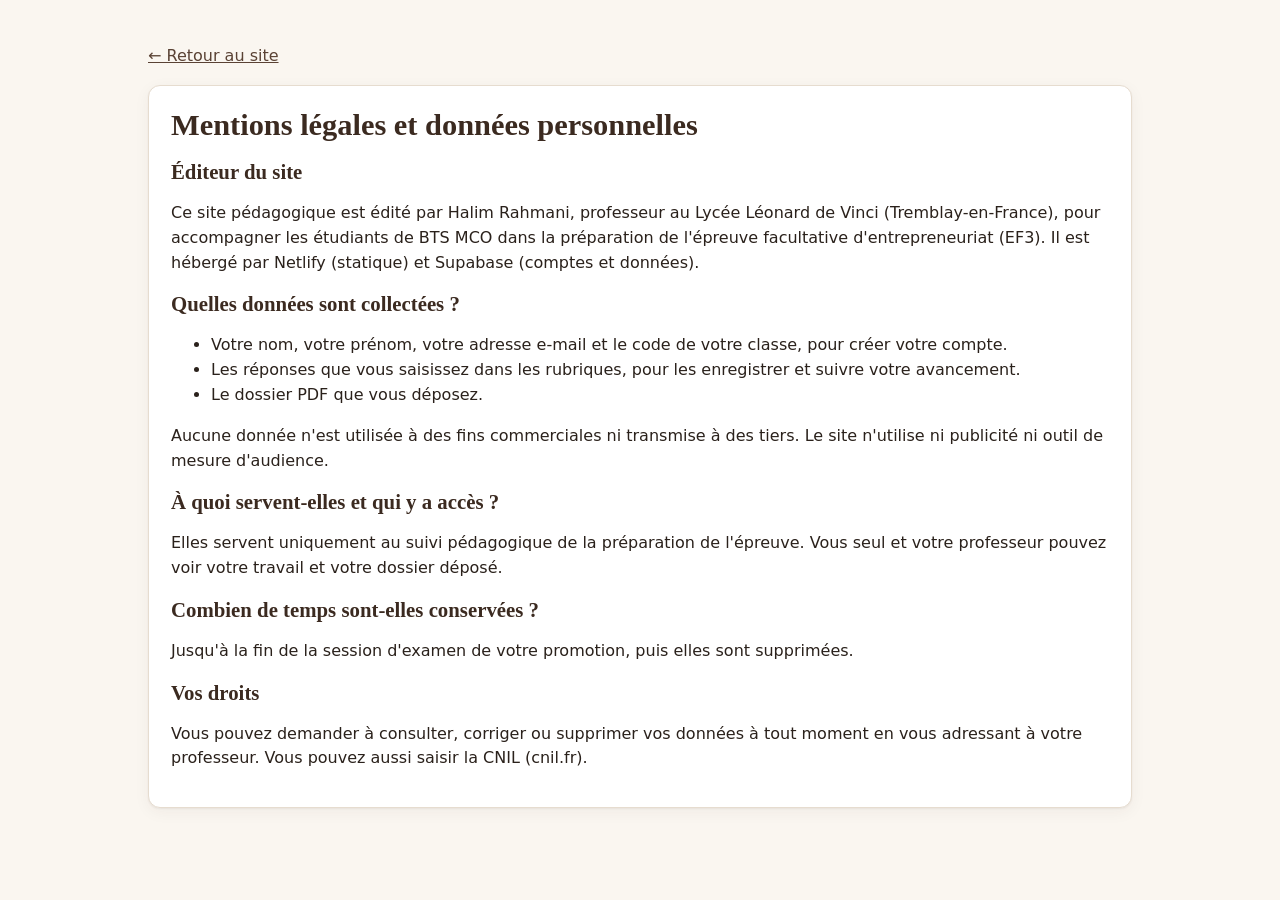
==== mentions.html @ ae93b9fd "Site EF3 BTS MCO — première mise en ligne" ====
<!doctype html>
<html lang="fr">
<head>
  <meta charset="utf-8">
  <meta name="viewport" content="width=device-width, initial-scale=1">
  <title>Mentions légales et données personnelles</title>
  <link rel="stylesheet" href="css/style.css">
</head>
<body>
  <main style="margin:0 auto">
    <p><a href="index.html">← Retour au site</a></p>
    <article class="card">
      <h1>Mentions légales et données personnelles</h1>

      <h2>Éditeur du site</h2>
      <p>Ce site pédagogique est édité par Halim Rahmani, professeur au Lycée Léonard de Vinci (Tremblay-en-France), pour accompagner les étudiants de BTS MCO dans la préparation de l'épreuve facultative d'entrepreneuriat (EF3). Il est hébergé par Netlify (statique) et Supabase (comptes et données).</p>

      <h2>Quelles données sont collectées ?</h2>
      <ul>
        <li>Votre nom, votre prénom, votre adresse e-mail et le code de votre classe, pour créer votre compte.</li>
        <li>Les réponses que vous saisissez dans les rubriques, pour les enregistrer et suivre votre avancement.</li>
        <li>Le dossier PDF que vous déposez.</li>
      </ul>
      <p>Aucune donnée n'est utilisée à des fins commerciales ni transmise à des tiers. Le site n'utilise ni publicité ni outil de mesure d'audience.</p>

      <h2>À quoi servent-elles et qui y a accès ?</h2>
      <p>Elles servent uniquement au suivi pédagogique de la préparation de l'épreuve. Vous seul et votre professeur pouvez voir votre travail et votre dossier déposé.</p>

      <h2>Combien de temps sont-elles conservées ?</h2>
      <p>Jusqu'à la fin de la session d'examen de votre promotion, puis elles sont supprimées.</p>

      <h2>Vos droits</h2>
      <p>Vous pouvez demander à consulter, corriger ou supprimer vos données à tout moment en vous adressant à votre professeur. Vous pouvez aussi saisir la CNIL (cnil.fr).</p>
    </article>
  </main>
</body>
</html>
---- css/style.css ----
/* ============================================================
   Entrepreneuriat BTS MCO — feuille de style
   Palette brun / ambre (celle du manuel de l'étudiant)
   ============================================================ */
:root {
  --brun: #3b2a20;
  --brun-2: #5a4234;
  --ambre: #c8862a;
  --ambre-clair: #f6e7cc;
  --creme: #faf6f0;
  --papier: #ffffff;
  --encre: #2a211b;
  --gris: #6e625a;
  --trait: #e6dccf;
  --vert: #2f7d4f;
  --vert-clair: #e5f3ea;
  --rouge: #b3422f;
  --rouge-clair: #fbe9e5;
  --bleu: #2f5d8a;
  --radius: 12px;
  --shadow: 0 1px 2px rgba(59, 42, 32, .06), 0 4px 16px rgba(59, 42, 32, .05);
  --font: 'Source Sans 3', system-ui, -apple-system, 'Segoe UI', sans-serif;
  --serif: 'Fraunces', Georgia, serif;
}
* { box-sizing: border-box; }
html { -webkit-text-size-adjust: 100%; }
body { margin: 0; background: var(--creme); color: var(--encre); font: 16px/1.55 var(--font); }
a { color: var(--brun-2); }
h1, h2, h3, h4 { font-family: var(--serif); color: var(--brun); line-height: 1.25; margin: 0 0 .5em; }
h1 { font-size: 1.9rem; }
h2 { font-size: 1.3rem; }
h3 { font-size: 1.1rem; }
h4 { font-size: 1rem; font-family: var(--font); font-weight: 700; }
.muted { color: var(--gris); }
.small { font-size: .875rem; }
.loading { padding: 80px 20px; text-align: center; color: var(--gris); }

/* ---------- Boutons ---------- */
.btn { display: inline-flex; align-items: center; justify-content: center; gap: 6px; border: 1px solid var(--brun); background: var(--brun); color: #fff; font: 600 .95rem var(--font); padding: 9px 16px; border-radius: 9px; cursor: pointer; text-decoration: none; transition: background .15s, opacity .15s; }
.btn:hover { background: var(--brun-2); }
.btn:disabled { opacity: .45; cursor: not-allowed; }
.btn.ghost { background: transparent; color: var(--brun); border-color: var(--trait); }
.btn.ghost:hover { background: var(--ambre-clair); }
.btn.small { padding: 5px 10px; font-size: .85rem; }
.btn.wide { width: 100%; margin-top: 6px; }
.icon-btn { border: 0; background: transparent; color: var(--gris); cursor: pointer; font-size: 1rem; padding: 4px 6px; border-radius: 6px; }
.icon-btn:hover { background: var(--rouge-clair); color: var(--rouge); }
button:focus-visible, input:focus-visible, select:focus-visible, textarea:focus-visible, a:focus-visible, summary:focus-visible { outline: 3px solid var(--ambre); outline-offset: 2px; }

/* ---------- Barre du haut ---------- */
.topbar { position: sticky; top: 0; z-index: 20; display: flex; align-items: center; gap: 12px; padding: 10px 18px; background: var(--brun); color: #fff; }
.brand { display: flex; align-items: center; gap: 10px; color: #fff; text-decoration: none; min-width: 0; }
.logo { display: inline-grid; place-items: center; width: 40px; height: 40px; border-radius: 10px; background: var(--ambre); color: var(--brun); font: 700 .95rem var(--font); flex-shrink: 0; }
.brand-txt { display: flex; flex-direction: column; line-height: 1.15; min-width: 0; }
.brand-txt strong { font-family: var(--serif); font-size: 1.05rem; white-space: nowrap; overflow: hidden; text-overflow: ellipsis; }
.brand-txt span { font-size: .78rem; opacity: .75; white-space: nowrap; overflow: hidden; text-overflow: ellipsis; }
.top-right { margin-left: auto; display: flex; align-items: center; gap: 12px; flex-wrap: wrap; justify-content: flex-end; }
.topbar .btn.ghost { color: #fff; border-color: rgba(255,255,255,.3); }
.topbar .btn.ghost:hover { background: rgba(255,255,255,.12); }
.user { display: flex; align-items: center; gap: 8px; font-size: .9rem; }
.global-progress { display: flex; align-items: center; gap: 8px; font-weight: 700; font-size: .9rem; }
.global-progress .bar { width: 120px; background: rgba(255,255,255,.2); }
.global-progress .bar span { background: var(--ambre); }
.save-status { font-size: .8rem; opacity: .8; min-width: 0; }
.save-status.error { color: #ffb4a6; opacity: 1; }
.menu-btn { display: none; background: transparent; border: 0; color: #fff; font-size: 1.4rem; cursor: pointer; }
.tag { display: inline-block; font-size: .72rem; font-weight: 700; padding: 1px 7px; border-radius: 999px; background: var(--ambre-clair); color: var(--brun); vertical-align: middle; }

/* ---------- Mise en page ---------- */
.layout { display: grid; grid-template-columns: 290px minmax(0, 1fr); min-height: calc(100vh - 60px); }
.layout:has(> main:only-child) { grid-template-columns: minmax(0, 1fr); }
main { padding: 28px clamp(16px, 4vw, 48px) 60px; max-width: 1080px; width: 100%; }
.sidebar { background: var(--papier); border-right: 1px solid var(--trait); padding: 18px 10px; position: sticky; top: 60px; height: calc(100vh - 60px); overflow-y: auto; }
.sidebar ol { list-style: none; margin: 0; padding: 0; }
.nav-item { width: 100%; display: flex; gap: 10px; align-items: flex-start; text-align: left; padding: 9px 10px; border: 0; background: transparent; border-radius: 10px; cursor: pointer; font: inherit; color: var(--encre); }
.nav-item:hover { background: var(--creme); }
.nav-item.active { background: var(--ambre-clair); }
.nav-item.locked { opacity: .55; }
.nav-num { flex-shrink: 0; width: 28px; height: 28px; border-radius: 50%; display: grid; place-items: center; font-weight: 700; font-size: .85rem; background: var(--creme); border: 1px solid var(--trait); }
.nav-item.done .nav-num { background: var(--vert); color: #fff; border-color: var(--vert); }
.nav-item.active .nav-num { border-color: var(--ambre); }
.nav-txt { display: flex; flex-direction: column; min-width: 0; flex: 1; }
.nav-title { font-weight: 600; font-size: .95rem; }
.nav-sub { font-size: .76rem; color: var(--gris); }
.nav-bar { height: 4px; background: var(--trait); border-radius: 4px; margin-top: 5px; overflow: hidden; }
.nav-bar span { display: block; height: 100%; background: var(--ambre); border-radius: 4px; }
.nav-item.done .nav-bar span { background: var(--vert); }
.foot { text-align: center; font-size: .82rem; color: var(--gris); padding: 18px; }

/* ---------- Cartes ---------- */
.card { background: var(--papier); border: 1px solid var(--trait); border-radius: var(--radius); padding: 20px 22px; margin-bottom: 16px; box-shadow: var(--shadow); }
.rub-head { margin-bottom: 18px; }
.rub-kicker { font-size: .8rem; text-transform: uppercase; letter-spacing: .06em; font-weight: 700; color: var(--ambre); }
.rub-head h1 { margin: 4px 0 8px; }
.objectif { font-size: 1.05rem; color: var(--brun-2); margin: 8px 0 0; max-width: 70ch; }
.comps { display: flex; flex-wrap: wrap; gap: 6px; }
.comp { font-size: .8rem; font-weight: 600; padding: 3px 10px; border-radius: 999px; background: var(--brun); color: #fff; }
.comp.alt { background: var(--ambre); color: var(--brun); }
.intro { margin: 0; padding-left: 20px; }
.intro li { margin-bottom: 8px; }
.disclosure { padding: 0; }
.disclosure summary { cursor: pointer; padding: 14px 22px; font-family: var(--serif); font-weight: 700; color: var(--brun); font-size: 1.05rem; list-style: none; display: flex; align-items: center; gap: 10px; }
.disclosure summary::-webkit-details-marker { display: none; }
.disclosure summary::before { content: '▸'; color: var(--ambre); transition: transform .15s; }
.disclosure[open] summary::before { transform: rotate(90deg); }
.disc-body { padding: 0 22px 16px; }
.disc-body ul { padding-left: 20px; margin: 0; }
.disc-body li { margin-bottom: 6px; }
.disclosure.kawa { border-left: 4px solid var(--ambre); }
.disclosure.jury { border-left: 4px solid var(--brun); }
.disclosure.pieges { border-left: 4px solid var(--rouge); }
.note { background: var(--ambre-clair); padding: 8px 12px; border-radius: 8px; font-size: .92rem; }
table.mini { border-collapse: collapse; width: 100%; font-size: .9rem; margin: 8px 0; }
table.mini th, table.mini td { border: 1px solid var(--trait); padding: 6px 8px; text-align: left; vertical-align: top; }
table.mini th { background: var(--creme); }

/* ---------- Formulaires ---------- */
.form h2 { margin-bottom: 14px; }
.form-heading { margin: 26px 0 10px; padding-top: 14px; border-top: 1px solid var(--trait); }
.form > .form-heading:first-of-type { margin-top: 6px; }
.field { margin-bottom: 16px; }
.field.inline { display: inline-block; vertical-align: top; width: calc(33.33% - 10px); margin-right: 10px; }
.field label, .fin-row > label { display: block; font-weight: 600; margin-bottom: 4px; }
.help { font-size: .87rem; color: var(--gris); margin: 0 0 6px; }
.hint { font-size: .87rem; color: var(--brun-2); background: var(--ambre-clair); padding: 6px 10px; border-radius: 8px; margin: 0 0 8px; }
.req { color: var(--rouge); margin-left: 3px; }
.opt { font-weight: 400; color: var(--gris); font-size: .8em; }
input[type=text], input[type=email], input[type=password], input[type=number], input[type=search], select, textarea {
  width: 100%; font: inherit; color: var(--encre); background: #fff; border: 1px solid #d9cdbd; border-radius: 8px; padding: 8px 10px; transition: border-color .15s, box-shadow .15s;
}
textarea { resize: vertical; min-height: 44px; }
input:focus, select:focus, textarea:focus { border-color: var(--ambre); box-shadow: 0 0 0 3px rgba(200, 134, 42, .18); outline: none; }
input:disabled, select:disabled, textarea:disabled { background: var(--creme); color: var(--encre); }
.check { display: flex; gap: 10px; align-items: flex-start; margin: 10px 0; cursor: pointer; font-weight: 400; }
.check input { width: 20px; height: 20px; margin-top: 2px; accent-color: var(--brun); flex-shrink: 0; }
.mini-label { display: block; font-size: .82rem; font-weight: 600; color: var(--gris); margin-bottom: 3px; }

/* Tableaux de saisie */
.table-wrap { overflow-x: auto; -webkit-overflow-scrolling: touch; }
table.grid { width: 100%; border-collapse: separate; border-spacing: 0; min-width: 520px; }
table.grid th { font-size: .82rem; text-align: left; color: var(--gris); font-weight: 700; padding: 6px 6px; border-bottom: 1px solid var(--trait); }
table.grid td { padding: 4px; vertical-align: top; }
table.grid th.rowhead { color: var(--brun); font-size: .9rem; width: 26%; vertical-align: top; padding-top: 12px; border-bottom: 0; }
table.grid th.sm, table.grid td.sm { width: 120px; }
table.grid td.act, table.grid th.act { width: 36px; }
table.grid td.center { text-align: center; vertical-align: middle; }
table.grid textarea { min-height: 60px; }
.grid-total { text-align: right; margin: 6px 0 0; }

/* Hexagone et carte */
.hexa-layout { display: grid; grid-template-columns: minmax(0, 1.4fr) minmax(220px, 1fr); gap: 18px; align-items: start; }
.radar svg { width: 100%; max-width: 340px; display: block; margin: 0 auto; }
.radar-grid { fill: none; stroke: var(--trait); stroke-width: 1; }
.radar-area { fill: rgba(200, 134, 42, .28); stroke: var(--ambre); stroke-width: 2; }
.radar-label, .axis-label, .pt-label { font: 600 10.5px var(--font); fill: var(--brun-2); }
.pt-label.moi { fill: var(--rouge); font-weight: 700; }
.axis { stroke: var(--gris); stroke-width: 1; }
.pt { fill: var(--brun-2); }
.pt-moi { fill: var(--rouge); }
.carte-axes { display: grid; grid-template-columns: 1fr 1fr; gap: 12px; margin-bottom: 10px; }

/* SWOT */
.swot { display: grid; grid-template-columns: 1fr 1fr; gap: 10px; margin-bottom: 16px; }
.swot-box { border-radius: 10px; padding: 10px; }
.swot-box label { font-weight: 700; display: block; margin-bottom: 4px; }
.swot-box .sub { font-weight: 400; font-size: .8rem; color: var(--gris); }
.swot-box.s { background: var(--vert-clair); }
.swot-box.w { background: var(--rouge-clair); }
.swot-box.o { background: #e7eef6; }
.swot-box.t { background: var(--ambre-clair); }

/* Canvas */
.canvas { display: grid; grid-template-columns: repeat(10, 1fr); grid-template-areas:
  'pa pa ac ac pv pv rl rl sc sc'
  'pa pa rc rc pv pv cn cn sc sc'
  'co co co co co re re re re re'; gap: 8px; margin-bottom: 16px; }
.cv-box { background: var(--creme); border: 1px solid var(--trait); border-radius: 10px; padding: 10px; display: flex; flex-direction: column; }
.cv-box label { font-weight: 700; font-size: .9rem; margin: 0; }
.cv-box .help { font-size: .78rem; }
.cv-box textarea { flex: 1; min-height: 90px; }
.cv-pa { grid-area: pa; } .cv-ac { grid-area: ac; } .cv-rc { grid-area: rc; } .cv-pv { grid-area: pv; background: var(--ambre-clair); }
.cv-rl { grid-area: rl; } .cv-cn { grid-area: cn; } .cv-sc { grid-area: sc; } .cv-co { grid-area: co; } .cv-re { grid-area: re; }

/* Résultats calculés */
.calc-box { background: var(--creme); border: 1px solid var(--trait); border-radius: 10px; padding: 16px 18px; margin: 10px 0 16px; }
.calc-box h4 { margin-top: 10px; }
.calc-box h4:first-child { margin-top: 0; }
table.result { width: 100%; border-collapse: collapse; font-size: .93rem; }
table.result th, table.result td { padding: 7px 10px; border-bottom: 1px solid var(--trait); text-align: left; vertical-align: top; }
table.result thead th { font-size: .8rem; color: var(--gris); text-transform: uppercase; letter-spacing: .03em; }
table.result tr.hl { background: var(--ambre-clair); }
table.result .num, .doc-table .num { text-align: right; white-space: nowrap; font-variant-numeric: tabular-nums; }
table.cr tr.strong td { font-weight: 700; }
table.cr tr.total td { font-weight: 700; font-size: 1.05rem; border-top: 2px solid var(--brun); }
table.cr tr.total.pos td.num { color: var(--vert); }
table.cr tr.total.negv td.num { color: var(--rouge); }
.src-cell { color: var(--gris); font-size: .85rem; }
.formula { background: #fff; border: 1px dashed var(--trait); border-radius: 8px; padding: 8px 12px; font-size: .95rem; }
.steps { padding-left: 20px; }
.steps li { margin-bottom: 4px; }
ul.plain { padding-left: 18px; }
.kpis { display: grid; grid-template-columns: repeat(4, minmax(0, 1fr)); gap: 10px; margin: 12px 0; }
.kpi { background: #fff; border: 1px solid var(--trait); border-radius: 10px; padding: 10px 12px; display: flex; flex-direction: column; }
.kpi-label { font-size: .78rem; color: var(--gris); font-weight: 600; }
.kpi-val { font-family: var(--serif); font-weight: 700; font-size: 1.25rem; color: var(--brun); }
.kpi-sub { font-size: .78rem; color: var(--gris); }
.kpi.good .kpi-val { color: var(--vert); }
.kpi.bad .kpi-val { color: var(--rouge); }
ul.msgs { list-style: none; padding: 0; margin: 10px 0 0; }
ul.msgs li { padding: 7px 10px 7px 32px; border-radius: 8px; margin-bottom: 6px; position: relative; font-size: .93rem; }
ul.msgs li::before { position: absolute; left: 10px; top: 7px; font-weight: 700; }
ul.msgs li.warn { background: var(--rouge-clair); }
ul.msgs li.warn::before { content: '!'; color: var(--rouge); }
ul.msgs li.ok { background: var(--vert-clair); }
ul.msgs li.ok::before { content: '✓'; color: var(--vert); }

/* Finances */
.fin-cols { display: grid; grid-template-columns: 1fr 1fr; gap: 18px; }
.fin-col { background: var(--creme); border-radius: 10px; padding: 12px 14px; }
.fin-col h4 { margin-top: 0; }
.fin-row { margin-bottom: 10px; }
.fin-row > label .help { display: block; font-weight: 400; margin: 0; }
.fin-inputs { display: flex; gap: 8px; flex-wrap: wrap; }
.num-wrap { position: relative; width: 170px; flex-shrink: 0; }
.num-wrap input { padding-right: 38px; text-align: right; }
.num-wrap .unit { position: absolute; right: 10px; top: 50%; transform: translateY(-50%); color: var(--gris); font-size: .85rem; pointer-events: none; }
.fin-inputs .src { flex: 1; min-width: 180px; }
.fin-total { margin: 10px 0 0; text-align: right; }
.balance { padding: 10px 14px; border-radius: 9px; font-weight: 600; margin: 12px 0; }
.balance.ok { background: var(--vert-clair); color: var(--vert); }
.balance.ko { background: var(--rouge-clair); color: var(--rouge); }

/* Statut de la rubrique et pagination */
.status-head { display: flex; align-items: center; gap: 14px; flex-wrap: wrap; }
.bar { height: 8px; background: var(--trait); border-radius: 8px; overflow: hidden; flex: 1; min-width: 120px; }
.bar span { display: block; height: 100%; background: var(--vert); border-radius: 8px; transition: width .3s; }
.bar.small { height: 6px; max-width: 160px; display: inline-block; vertical-align: middle; margin-right: 6px; width: 110px; }
.missing { margin: 6px 0 0; padding-left: 20px; columns: 2; column-gap: 28px; font-size: .92rem; }
.pager { display: flex; justify-content: space-between; gap: 10px; margin-top: 8px; }
.locked-card { text-align: center; padding: 40px 24px; }

/* Cohérence et dépôt */
ul.coh { list-style: none; padding: 0; margin: 0 0 12px; }
ul.coh li { display: flex; gap: 12px; padding: 10px 12px; border-radius: 9px; margin-bottom: 6px; background: var(--creme); }
.coh-icon { flex-shrink: 0; width: 26px; height: 26px; border-radius: 50%; display: grid; place-items: center; font-weight: 700; color: #fff; background: var(--gris); }
ul.coh li.ok .coh-icon { background: var(--vert); }
ul.coh li.ko .coh-icon { background: var(--rouge); }
ul.coh li.manuel .coh-icon { background: var(--ambre); }
.callout { background: var(--ambre-clair); border-radius: 10px; padding: 12px 14px; margin: 10px 0; }
.callout.warn { background: var(--rouge-clair); }
.upload { display: flex; flex-wrap: wrap; gap: 10px; align-items: center; padding: 14px; border: 2px dashed var(--trait); border-radius: 10px; }
.upload .help { width: 100%; margin: 0; }
ul.depots { list-style: none; padding: 0; }
ul.depots li { display: flex; justify-content: space-between; align-items: center; gap: 10px; padding: 8px 0; border-bottom: 1px solid var(--trait); flex-wrap: wrap; }

/* Espace professeur */
.prof-tools { display: flex; flex-wrap: wrap; gap: 8px; margin: 0 0 14px; align-items: center; }
.prof-tools select, .prof-tools input { width: auto; flex: 1; min-width: 180px; }
table.prof td { vertical-align: middle; }
.squares { display: flex; gap: 3px; margin-top: 5px; }
.sq { width: 20px; height: 20px; border-radius: 4px; font-size: .68rem; display: grid; place-items: center; background: var(--trait); color: var(--gris); font-weight: 700; }
.sq.part { background: var(--ambre-clair); color: var(--brun); }
.sq.full { background: var(--vert); color: #fff; }

/* Connexion */
.auth { min-height: 100vh; display: flex; flex-direction: column; align-items: center; justify-content: center; padding: 24px 16px; background: linear-gradient(180deg, var(--brun) 0, var(--brun) 38%, var(--creme) 38%); }
.auth-card { background: #fff; border-radius: 16px; box-shadow: 0 10px 40px rgba(0,0,0,.12); padding: 28px; width: 100%; max-width: 440px; }
.auth-brand { display: flex; gap: 12px; align-items: center; margin-bottom: 14px; }
.auth-brand strong { font-family: var(--serif); font-size: 1.15rem; color: var(--brun); }
.auth-intro { color: var(--gris); font-size: .95rem; }
.auth form label { display: block; font-weight: 600; margin-bottom: 12px; font-size: .92rem; }
.auth form label input { margin-top: 4px; }
.auth form .check { font-weight: 400; }
.auth .two { display: grid; grid-template-columns: 1fr 1fr; gap: 10px; }
.auth-links { text-align: center; font-size: .9rem; }
.auth-msg { margin: 10px 0 0; font-size: .92rem; }
.auth-msg.err { color: var(--rouge); }
.auth-msg.ok { color: var(--vert); }

/* Aperçu du dossier */
.apercu-bar { display: flex; justify-content: space-between; gap: 10px; margin-bottom: 12px; }
.doc { background: #fff; border: 1px solid var(--trait); border-radius: 6px; padding: clamp(18px, 4vw, 48px); box-shadow: var(--shadow); }
.doc-cover { text-align: center; padding: 30px 0 36px; border-bottom: 2px solid var(--brun); margin-bottom: 26px; }
.doc-cover h1 { font-size: 2.3rem; }
.doc-sec { margin-bottom: 28px; }
.doc-sec h2 { border-bottom: 2px solid var(--ambre); padding-bottom: 4px; }
.doc-sec p { margin: 4px 0 8px; }
.doc-table { width: 100%; border-collapse: collapse; font-size: .9rem; margin: 6px 0 14px; }
.doc-table th, .doc-table td { border: 1px solid var(--trait); padding: 6px 8px; text-align: left; vertical-align: top; }
.doc-table thead th { background: var(--creme); }
.doc-table tr.total th, .doc-table tr.total td { font-weight: 700; }
.doc-flex { display: grid; grid-template-columns: 1.5fr 1fr; gap: 14px; align-items: start; }
.doc-svg svg { width: 100%; max-width: 300px; }
.doc-svg.wide svg { max-width: 380px; }
.doc-canvas .cv-box div { font-size: .85rem; }
.doc-calc .calc-box { background: #fff; }

/* Toasts */
.toast { position: fixed; left: 50%; bottom: 24px; transform: translate(-50%, 20px); opacity: 0; background: var(--brun); color: #fff; padding: 12px 18px; border-radius: 10px; z-index: 100; transition: all .25s; max-width: calc(100% - 32px); box-shadow: 0 6px 24px rgba(0,0,0,.2); }
.toast.show { opacity: 1; transform: translate(-50%, 0); }
.toast.err { background: var(--rouge); }
.toast.ok { background: var(--vert); }

/* ---------- Petits écrans ---------- */
@media (max-width: 960px) {
  .layout { grid-template-columns: minmax(0, 1fr); }
  .menu-btn { display: block; }
  .sidebar { position: fixed; top: 60px; left: 0; width: 300px; max-width: 86vw; z-index: 30; transform: translateX(-105%); transition: transform .2s; box-shadow: 4px 0 24px rgba(0,0,0,.15); }
  body.nav-open .sidebar { transform: none; }
  .brand-txt span { display: none; }
  .kpis { grid-template-columns: repeat(2, minmax(0, 1fr)); }
  .hexa-layout, .doc-flex { grid-template-columns: minmax(0, 1fr); }
  .canvas { grid-template-columns: 1fr 1fr; grid-template-areas: 'pv pv' 'sc sc' 'rl cn' 'ac rc' 'pa pa' 'co co' 're re'; }
}
@media (max-width: 640px) {
  main { padding: 18px 16px 50px; }
  h1 { font-size: 1.55rem; }
  .card { padding: 16px; }
  .disclosure summary { padding: 12px 16px; }
  .disc-body { padding: 0 16px 14px; }
  .field.inline { display: block; width: 100%; margin-right: 0; }
  .fin-cols, .swot, .carte-axes, .auth .two { grid-template-columns: 1fr; }
  .global-progress .bar { width: 60px; }
  .save-status, #btn-apercu { display: none; }
  .user span { display: none; }
  .missing { columns: 1; }
  .num-wrap { width: 100%; }
  .canvas { grid-template-columns: 1fr; grid-template-areas: 'pv' 'sc' 'rl' 'cn' 'ac' 'rc' 'pa' 'co' 're'; }
}

/* ---------- Impression ---------- */
@media print {
  @page { margin: 14mm; }
  body { background: #fff; font-size: 11pt; }
  .topbar, .sidebar, .foot, .no-print, .pager { display: none !important; }
  .layout { display: block; }
  main { padding: 0; max-width: none; }
  .doc { border: 0; box-shadow: none; padding: 0; }
  .doc-sec { page-break-before: always; }
  .doc-cover { page-break-after: avoid; border: 0; padding-top: 30vh; }
  table, .canvas, .calc-box { page-break-inside: avoid; }
}
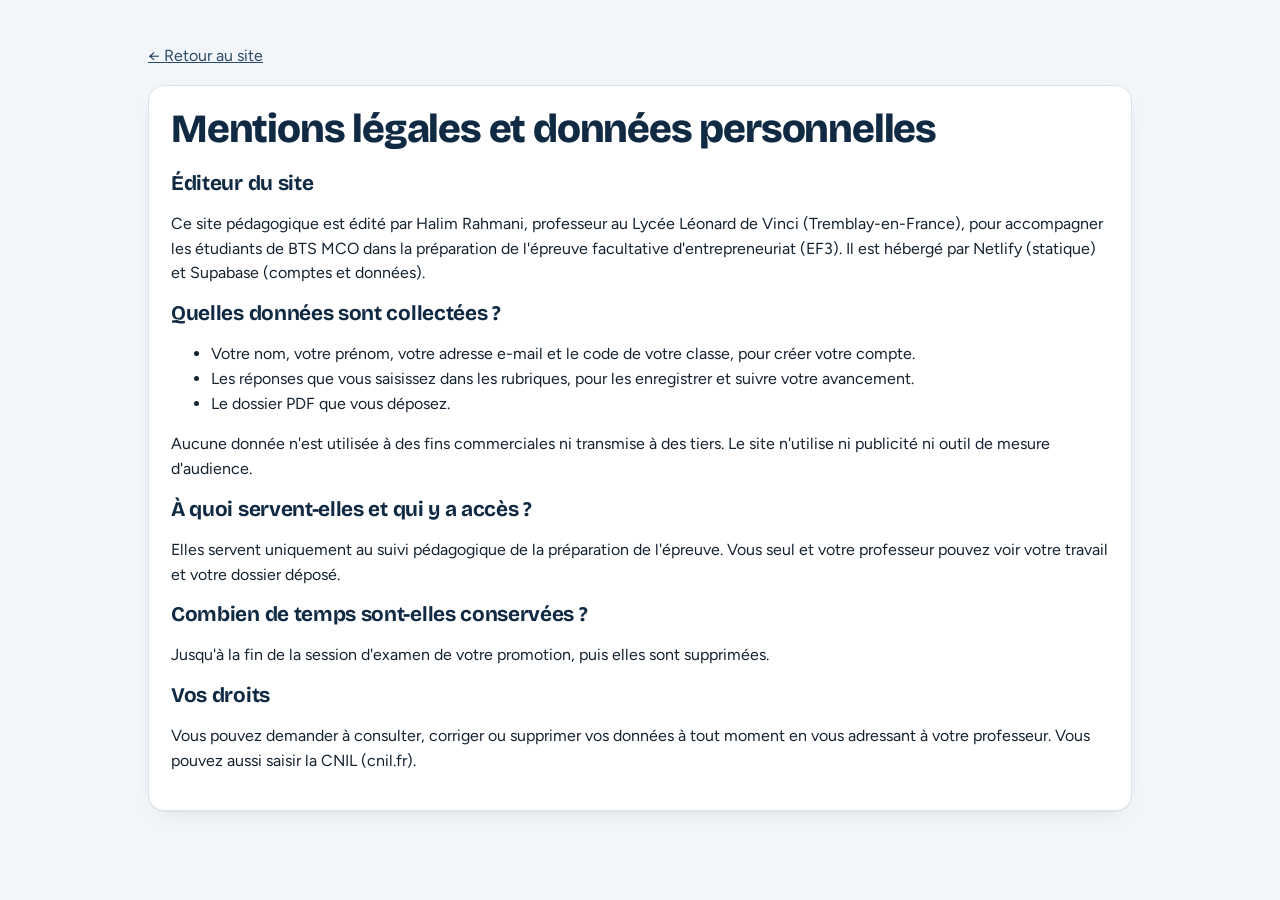
==== commit 84d50f2a: "Habillage moderne : encre bleu nuit, vert, surligneur citron, typographies Bricolage Grotesque + Fig" ====
--- a/mentions.html
+++ b/mentions.html
@@ -4,6 +4,7 @@
   <meta charset="utf-8">
   <meta name="viewport" content="width=device-width, initial-scale=1">
   <title>Mentions légales et données personnelles</title>
+  <link href="https://fonts.googleapis.com/css2?family=Bricolage+Grotesque:opsz,wght@12..96,700;12..96,800&family=Figtree:wght@400;600;700&display=swap" rel="stylesheet">
   <link rel="stylesheet" href="css/style.css">
 </head>
 <body>
--- a/css/style.css
+++ b/css/style.css
@@ -3,31 +3,34 @@
    Palette brun / ambre (celle du manuel de l'étudiant)
    ============================================================ */
 :root {
-  --brun: #3b2a20;
-  --brun-2: #5a4234;
-  --ambre: #c8862a;
-  --ambre-clair: #f6e7cc;
-  --creme: #faf6f0;
+  /* Habillage moderne : encre bleu nuit + vert croissance + surligneur citron */
+  --brun: #102A43;        /* encre : barres, boutons, titres */
+  --brun-2: #2B4A66;
+  --ambre: #0A7A5A;       /* vert croissance : accents lisibles sur blanc */
+  --ambre-clair: #E2F5EC;
+  --citron: #D6F25E;      /* surligneur : progression, étape active, logo */
+  --creme: #F2F5F9;       /* fond de page */
   --papier: #ffffff;
-  --encre: #2a211b;
-  --gris: #6e625a;
-  --trait: #e6dccf;
-  --vert: #2f7d4f;
-  --vert-clair: #e5f3ea;
-  --rouge: #b3422f;
-  --rouge-clair: #fbe9e5;
-  --bleu: #2f5d8a;
-  --radius: 12px;
-  --shadow: 0 1px 2px rgba(59, 42, 32, .06), 0 4px 16px rgba(59, 42, 32, .05);
-  --font: 'Source Sans 3', system-ui, -apple-system, 'Segoe UI', sans-serif;
-  --serif: 'Fraunces', Georgia, serif;
+  --encre: #142230;
+  --gris: #586878;
+  --trait: #DCE3EB;
+  --vert: #0A7A5A;
+  --vert-clair: #E2F5EC;
+  --rouge: #C23B3B;
+  --rouge-clair: #FCEBEB;
+  --bleu: #2563A8;
+  --bleu-clair: #E6EFFA;
+  --radius: 16px;
+  --shadow: 0 1px 0 rgba(16, 42, 67, .04), 0 8px 24px -12px rgba(16, 42, 67, .14);
+  --font: 'Figtree', system-ui, -apple-system, 'Segoe UI', sans-serif;
+  --serif: 'Bricolage Grotesque', 'Figtree', system-ui, sans-serif;
 }
 * { box-sizing: border-box; }
 html { -webkit-text-size-adjust: 100%; }
 body { margin: 0; background: var(--creme); color: var(--encre); font: 16px/1.55 var(--font); }
 a { color: var(--brun-2); }
-h1, h2, h3, h4 { font-family: var(--serif); color: var(--brun); line-height: 1.25; margin: 0 0 .5em; }
-h1 { font-size: 1.9rem; }
+h1, h2, h3, h4 { font-family: var(--serif); color: var(--brun); line-height: 1.15; margin: 0 0 .5em; letter-spacing: -.015em; font-weight: 700; }
+h1 { font-size: clamp(1.8rem, 1.3rem + 1.6vw, 2.5rem); font-weight: 800; letter-spacing: -.03em; }
 h2 { font-size: 1.3rem; }
 h3 { font-size: 1.1rem; }
 h4 { font-size: 1rem; font-family: var(--font); font-weight: 700; }
@@ -36,21 +39,21 @@
 .loading { padding: 80px 20px; text-align: center; color: var(--gris); }
 
 /* ---------- Boutons ---------- */
-.btn { display: inline-flex; align-items: center; justify-content: center; gap: 6px; border: 1px solid var(--brun); background: var(--brun); color: #fff; font: 600 .95rem var(--font); padding: 9px 16px; border-radius: 9px; cursor: pointer; text-decoration: none; transition: background .15s, opacity .15s; }
+.btn { display: inline-flex; align-items: center; justify-content: center; gap: 6px; border: 1px solid var(--brun); background: var(--brun); color: #fff; font: 600 .95rem var(--font); padding: 10px 18px; border-radius: 999px; cursor: pointer; text-decoration: none; transition: background .15s, opacity .15s; }
 .btn:hover { background: var(--brun-2); }
 .btn:disabled { opacity: .45; cursor: not-allowed; }
 .btn.ghost { background: transparent; color: var(--brun); border-color: var(--trait); }
-.btn.ghost:hover { background: var(--ambre-clair); }
+.btn.ghost:hover { background: var(--creme); border-color: var(--brun-2); }
 .btn.small { padding: 5px 10px; font-size: .85rem; }
 .btn.wide { width: 100%; margin-top: 6px; }
 .icon-btn { border: 0; background: transparent; color: var(--gris); cursor: pointer; font-size: 1rem; padding: 4px 6px; border-radius: 6px; }
 .icon-btn:hover { background: var(--rouge-clair); color: var(--rouge); }
-button:focus-visible, input:focus-visible, select:focus-visible, textarea:focus-visible, a:focus-visible, summary:focus-visible { outline: 3px solid var(--ambre); outline-offset: 2px; }
+button:focus-visible, input:focus-visible, select:focus-visible, textarea:focus-visible, a:focus-visible, summary:focus-visible { outline: 3px solid var(--bleu); outline-offset: 2px; }
 
 /* ---------- Barre du haut ---------- */
 .topbar { position: sticky; top: 0; z-index: 20; display: flex; align-items: center; gap: 12px; padding: 10px 18px; background: var(--brun); color: #fff; }
 .brand { display: flex; align-items: center; gap: 10px; color: #fff; text-decoration: none; min-width: 0; }
-.logo { display: inline-grid; place-items: center; width: 40px; height: 40px; border-radius: 10px; background: var(--ambre); color: var(--brun); font: 700 .95rem var(--font); flex-shrink: 0; }
+.logo { display: inline-grid; place-items: center; width: 40px; height: 40px; border-radius: 12px; background: var(--citron); color: var(--brun); font: 800 .95rem var(--serif); letter-spacing: -.02em; flex-shrink: 0; transform: rotate(-4deg); }
 .brand-txt { display: flex; flex-direction: column; line-height: 1.15; min-width: 0; }
 .brand-txt strong { font-family: var(--serif); font-size: 1.05rem; white-space: nowrap; overflow: hidden; text-overflow: ellipsis; }
 .brand-txt span { font-size: .78rem; opacity: .75; white-space: nowrap; overflow: hidden; text-overflow: ellipsis; }
@@ -60,9 +63,9 @@
 .user { display: flex; align-items: center; gap: 8px; font-size: .9rem; }
 .global-progress { display: flex; align-items: center; gap: 8px; font-weight: 700; font-size: .9rem; }
 .global-progress .bar { width: 120px; background: rgba(255,255,255,.2); }
-.global-progress .bar span { background: var(--ambre); }
+.global-progress .bar span { background: var(--citron); }
 .save-status { font-size: .8rem; opacity: .8; min-width: 0; }
-.save-status.error { color: #ffb4a6; opacity: 1; }
+.save-status.error { color: #FFB4B4; opacity: 1; }
 .menu-btn { display: none; background: transparent; border: 0; color: #fff; font-size: 1.4rem; cursor: pointer; }
 .tag { display: inline-block; font-size: .72rem; font-weight: 700; padding: 1px 7px; border-radius: 999px; background: var(--ambre-clair); color: var(--brun); vertical-align: middle; }
 
@@ -74,28 +77,33 @@
 .sidebar ol { list-style: none; margin: 0; padding: 0; }
 .nav-item { width: 100%; display: flex; gap: 10px; align-items: flex-start; text-align: left; padding: 9px 10px; border: 0; background: transparent; border-radius: 10px; cursor: pointer; font: inherit; color: var(--encre); }
 .nav-item:hover { background: var(--creme); }
-.nav-item.active { background: var(--ambre-clair); }
+.nav-item.active { background: var(--brun); color: #fff; }
+.nav-item.active .nav-sub { color: rgba(255,255,255,.7); }
+.nav-item.active .nav-num { background: var(--citron); color: var(--brun); }
+.nav-item.active .nav-bar { background: rgba(255,255,255,.18); }
+.nav-item.active .nav-bar span { background: var(--citron); }
 .nav-item.locked { opacity: .55; }
 .nav-num { flex-shrink: 0; width: 28px; height: 28px; border-radius: 50%; display: grid; place-items: center; font-weight: 700; font-size: .85rem; background: var(--creme); border: 1px solid var(--trait); }
 .nav-item.done .nav-num { background: var(--vert); color: #fff; border-color: var(--vert); }
-.nav-item.active .nav-num { border-color: var(--ambre); }
+.nav-item.active .nav-num, .nav-item.active.done .nav-num { border-color: var(--citron); background: var(--citron); color: var(--brun); }
+.nav-item.active.done .nav-bar span { background: var(--citron); }
 .nav-txt { display: flex; flex-direction: column; min-width: 0; flex: 1; }
 .nav-title { font-weight: 600; font-size: .95rem; }
 .nav-sub { font-size: .76rem; color: var(--gris); }
 .nav-bar { height: 4px; background: var(--trait); border-radius: 4px; margin-top: 5px; overflow: hidden; }
-.nav-bar span { display: block; height: 100%; background: var(--ambre); border-radius: 4px; }
+.nav-bar span { display: block; height: 100%; background: var(--brun-2); border-radius: 4px; }
 .nav-item.done .nav-bar span { background: var(--vert); }
 .foot { text-align: center; font-size: .82rem; color: var(--gris); padding: 18px; }
 
 /* ---------- Cartes ---------- */
 .card { background: var(--papier); border: 1px solid var(--trait); border-radius: var(--radius); padding: 20px 22px; margin-bottom: 16px; box-shadow: var(--shadow); }
 .rub-head { margin-bottom: 18px; }
-.rub-kicker { font-size: .8rem; text-transform: uppercase; letter-spacing: .06em; font-weight: 700; color: var(--ambre); }
+.rub-kicker { display: inline-block; font-size: .85rem; font-weight: 700; color: var(--brun); background: var(--citron); padding: 3px 10px; border-radius: 999px; }
 .rub-head h1 { margin: 4px 0 8px; }
 .objectif { font-size: 1.05rem; color: var(--brun-2); margin: 8px 0 0; max-width: 70ch; }
 .comps { display: flex; flex-wrap: wrap; gap: 6px; }
 .comp { font-size: .8rem; font-weight: 600; padding: 3px 10px; border-radius: 999px; background: var(--brun); color: #fff; }
-.comp.alt { background: var(--ambre); color: var(--brun); }
+.comp.alt { background: var(--citron); color: var(--brun); }
 .intro { margin: 0; padding-left: 20px; }
 .intro li { margin-bottom: 8px; }
 .disclosure { padding: 0; }
@@ -126,10 +134,10 @@
 .req { color: var(--rouge); margin-left: 3px; }
 .opt { font-weight: 400; color: var(--gris); font-size: .8em; }
 input[type=text], input[type=email], input[type=password], input[type=number], input[type=search], select, textarea {
-  width: 100%; font: inherit; color: var(--encre); background: #fff; border: 1px solid #d9cdbd; border-radius: 8px; padding: 8px 10px; transition: border-color .15s, box-shadow .15s;
+  width: 100%; font: inherit; color: var(--encre); background: #fff; border: 1px solid #CBD5E0; border-radius: 10px; padding: 10px 12px; transition: border-color .15s, box-shadow .15s;
 }
 textarea { resize: vertical; min-height: 44px; }
-input:focus, select:focus, textarea:focus { border-color: var(--ambre); box-shadow: 0 0 0 3px rgba(200, 134, 42, .18); outline: none; }
+input:focus, select:focus, textarea:focus { border-color: var(--ambre); box-shadow: 0 0 0 3px rgba(10, 122, 90, .18); outline: none; }
 input:disabled, select:disabled, textarea:disabled { background: var(--creme); color: var(--encre); }
 .check { display: flex; gap: 10px; align-items: flex-start; margin: 10px 0; cursor: pointer; font-weight: 400; }
 .check input { width: 20px; height: 20px; margin-top: 2px; accent-color: var(--brun); flex-shrink: 0; }
@@ -151,7 +159,7 @@
 .hexa-layout { display: grid; grid-template-columns: minmax(0, 1.4fr) minmax(220px, 1fr); gap: 18px; align-items: start; }
 .radar svg { width: 100%; max-width: 340px; display: block; margin: 0 auto; }
 .radar-grid { fill: none; stroke: var(--trait); stroke-width: 1; }
-.radar-area { fill: rgba(200, 134, 42, .28); stroke: var(--ambre); stroke-width: 2; }
+.radar-area { fill: rgba(10, 122, 90, .22); stroke: var(--ambre); stroke-width: 2; }
 .radar-label, .axis-label, .pt-label { font: 600 10.5px var(--font); fill: var(--brun-2); }
 .pt-label.moi { fill: var(--rouge); font-weight: 700; }
 .axis { stroke: var(--gris); stroke-width: 1; }
@@ -166,7 +174,7 @@
 .swot-box .sub { font-weight: 400; font-size: .8rem; color: var(--gris); }
 .swot-box.s { background: var(--vert-clair); }
 .swot-box.w { background: var(--rouge-clair); }
-.swot-box.o { background: #e7eef6; }
+.swot-box.o { background: var(--bleu-clair); }
 .swot-box.t { background: var(--ambre-clair); }
 
 /* Canvas */
@@ -187,7 +195,7 @@
 .calc-box h4:first-child { margin-top: 0; }
 table.result { width: 100%; border-collapse: collapse; font-size: .93rem; }
 table.result th, table.result td { padding: 7px 10px; border-bottom: 1px solid var(--trait); text-align: left; vertical-align: top; }
-table.result thead th { font-size: .8rem; color: var(--gris); text-transform: uppercase; letter-spacing: .03em; }
+table.result thead th { font-size: .82rem; color: var(--gris); font-weight: 600; }
 table.result tr.hl { background: var(--ambre-clair); }
 table.result .num, .doc-table .num { text-align: right; white-space: nowrap; font-variant-numeric: tabular-nums; }
 table.cr tr.strong td { font-weight: 700; }
@@ -283,7 +291,7 @@
 .doc-cover { text-align: center; padding: 30px 0 36px; border-bottom: 2px solid var(--brun); margin-bottom: 26px; }
 .doc-cover h1 { font-size: 2.3rem; }
 .doc-sec { margin-bottom: 28px; }
-.doc-sec h2 { border-bottom: 2px solid var(--ambre); padding-bottom: 4px; }
+.doc-sec h2 { border-bottom: 2px solid var(--brun); padding-bottom: 4px; }
 .doc-sec p { margin: 4px 0 8px; }
 .doc-table { width: 100%; border-collapse: collapse; font-size: .9rem; margin: 6px 0 14px; }
 .doc-table th, .doc-table td { border: 1px solid var(--trait); padding: 6px 8px; text-align: left; vertical-align: top; }
@@ -321,6 +329,9 @@
   .field.inline { display: block; width: 100%; margin-right: 0; }
   .fin-cols, .swot, .carte-axes, .auth .two { grid-template-columns: 1fr; }
   .global-progress .bar { width: 60px; }
+  .brand-txt { display: none; }
+  .topbar { padding: 8px 12px; gap: 8px; }
+  .top-right { gap: 6px; }
   .save-status, #btn-apercu { display: none; }
   .user span { display: none; }
   .missing { columns: 1; }
@@ -338,5 +349,171 @@
   .doc { border: 0; box-shadow: none; padding: 0; }
   .doc-sec { page-break-before: always; }
   .doc-cover { page-break-after: avoid; border: 0; padding-top: 30vh; }
-  table, .canvas, .calc-box { page-break-inside: avoid; }
-}
+  table, .canvas { page-break-inside: avoid; }
+  /* Dossier compact : viser une page par rubrique */
+  .doc { font-size: 9.2pt; line-height: 1.32; }
+  .doc p { margin: 0 0 4px; }
+  .doc h2 { font-size: 13pt; margin: 0 0 6px; }
+  .doc h3, .doc h4 { font-size: 10pt; margin: 8px 0 3px; }
+  .doc-table { font-size: 8.4pt; margin: 3px 0 7px; }
+  .doc-table th, .doc-table td { padding: 2px 5px; }
+  .doc table.result { font-size: 8.4pt; }
+  .doc table.result th, .doc table.result td { padding: 2px 6px; }
+  .doc .doc-svg svg { max-width: 210px; }
+  .doc .doc-svg.wide svg { max-width: 260px; }
+  .doc .chart-wrap { max-width: 380px; margin: 4px 0; }
+  .doc .kpis { gap: 6px; }
+  .doc .kpi { padding: 4px 8px; }
+  .doc .steps { margin: 2px 0 4px; }
+  .doc .canvas { font-size: 8pt; }
+  .doc .calc-box { padding: 6px 0; border: 0; }
+  .doc-cover { padding-top: 18vh; }
+}
+
+/* ---------- Prévisionnel : tableaux et graphiques ---------- */
+table.result tr.sub th { background: var(--creme); color: var(--brun); font-size: .88rem; padding-top: 10px; }
+table.result tr.total td, table.result tr.total th { font-weight: 700; border-top: 2px solid var(--trait); }
+table.result tr.strong td, table.result tr.strong th { font-weight: 700; }
+table.result tr.muted-row td { color: var(--gris); font-style: italic; }
+table.result.treso { font-size: .78rem; }
+table.result.treso th, table.result.treso td { padding: 5px 6px; }
+table.result.treso tbody th { font-weight: 500; white-space: nowrap; }
+table.result.cr3 td:first-child { min-width: 200px; }
+.chart-wrap { margin: 10px 0 14px; max-width: 720px; }
+.chart { width: 100%; height: auto; display: block; }
+.ch-grid { stroke: var(--trait); stroke-width: 1; }
+.ch-axis { stroke: var(--brun); stroke-width: 1.2; }
+.ch-pos { fill: var(--ambre); }
+.ch-neg { fill: var(--rouge); }
+.ch-lbl { font: 11px var(--font); fill: var(--gris); }
+@media print {
+  .table-wrap { overflow: visible !important; }
+  table.result.treso { font-size: 5.6pt; width: 100%; }
+  table.result.treso th, table.result.treso td { padding: 2px 2px; }
+  table.result.treso tbody th { white-space: normal; width: 16%; }
+  .chart-wrap { max-width: 100%; }
+}
+
+/* ---------- Graphiques supplémentaires ---------- */
+.ch-zone { fill: var(--vert-clair); }
+.ch-line-ca { stroke: var(--ambre); stroke-width: 3; }
+.ch-line-ch { stroke: var(--brun); stroke-width: 3; }
+.ch-dash { stroke: var(--gris); stroke-width: 1.2; stroke-dasharray: 4 4; }
+.ch-dash.ok { stroke: var(--vert); }
+.ch-dot { fill: var(--rouge); }
+.ch-soft { fill: #BFE6D3; }
+.ch-lbl.big { font-size: 14px; }
+.ch-lbl.strong { font-weight: 700; fill: var(--encre); }
+.ch-lbl.ok { fill: var(--vert); font-weight: 600; }
+.ch-lbl.ca { fill: #0A7A5A; font-weight: 600; }
+.ch-lbl.ch { fill: var(--brun); font-weight: 600; }
+.stk { stroke: #fff; stroke-width: 1.5; }
+.stk0 { fill: #102A43; } .stk1 { fill: #0A7A5A; } .stk2 { fill: #2563A8; } .stk3 { fill: #B7D93A; } .stk4 { fill: #8FA3B8; } .stk5 { fill: #D9E2EC; }
+
+/* ---------- Kit oral : supports ---------- */
+.oral-intro { margin: 8px 0 18px; }
+.oral-intro h1 { font-family: var(--serif); font-size: 1.7rem; margin: 6px 0 8px; }
+.oral-actions { display: flex; flex-wrap: wrap; gap: 10px; align-items: center; margin: 12px 0; }
+.oral-launch .btn { margin-top: 6px; }
+.slides-grid { display: grid; grid-template-columns: repeat(auto-fill, minmax(320px, 1fr)); gap: 18px; }
+.slide-cell p { margin: 0 0 4px; }
+.slide { container-type: inline-size; aspect-ratio: 16 / 9; background: #fff; border: 1px solid var(--trait); border-radius: 10px; box-shadow: var(--shadow); display: flex; flex-direction: column; overflow: hidden; color: var(--encre); }
+.slide header { display: flex; align-items: baseline; gap: 2.5cqw; padding: 3cqw 4cqw 1.5cqw; border-bottom: .4cqw solid var(--ambre); }
+.slide header h2 { font-family: var(--serif); font-size: 4.4cqw; margin: 0; color: var(--brun); line-height: 1.1; }
+.slide .sl-num { font-size: 2cqw; color: var(--gris); }
+.slide .sl-body { flex: 1; padding: 2.5cqw 4cqw; display: flex; flex-direction: column; justify-content: center; gap: 1.6cqw; min-height: 0; }
+.slide footer { font-size: 1.7cqw; color: var(--gris); padding: 0 4cqw 1.8cqw; text-align: right; }
+.sl-big { font-family: var(--serif); font-size: 5cqw; line-height: 1.2; margin: 0; color: var(--brun); }
+.sl-big.small { font-size: 3cqw; text-align: center; }
+.sl-sub { font-size: 2.6cqw; color: var(--gris); margin: 0; }
+.sl-figs { display: grid; grid-template-columns: repeat(3, 1fr); gap: 3cqw; }
+.sl-figs div { background: var(--creme); border-radius: 1.5cqw; padding: 2.5cqw; text-align: center; }
+.sl-figs strong { display: block; font-family: var(--serif); font-size: 7cqw; color: var(--ambre); line-height: 1; }
+.sl-figs span { display: block; font-size: 2.2cqw; margin-top: 1.2cqw; }
+.sl-swot { display: grid; grid-template-columns: 1fr 1fr; gap: 1.5cqw; height: 100%; }
+.sl-swot div { border-radius: 1.2cqw; padding: 1.6cqw 2cqw; font-size: 2.4cqw; }
+.sl-swot b { display: block; font-size: 2.7cqw; margin-bottom: .6cqw; }
+.sl-swot span { display: block; }
+.sl-swot .s { background: var(--vert-clair); } .sl-swot .w { background: var(--rouge-clair); } .sl-swot .o { background: var(--bleu-clair); } .sl-swot .t { background: var(--ambre-clair); }
+.sl-chart svg, .slide .chart { max-height: 30cqw; width: auto; max-width: 100%; margin: 0 auto; display: block; }
+.slide .chart-wrap { margin: 0; max-width: none; }
+.sl-canvas { gap: .8cqw; font-size: 1.6cqw; }
+.sl-canvas .cv-box { padding: .8cqw 1cqw; min-height: 0; }
+.sl-canvas b { display: block; font-size: 1.7cqw; }
+.sl-formula { font-size: 2.5cqw; text-align: center; margin: 0; }
+.sl-table { width: 100%; border-collapse: collapse; font-size: 2.4cqw; }
+.sl-table th, .sl-table td { text-align: left; padding: .8cqw 1cqw; border-bottom: 1px solid var(--trait); }
+.sl-table th { color: var(--gris); font-weight: 600; width: 38%; }
+.sl-concl { display: grid; grid-template-columns: 1fr 1fr; gap: 3cqw; }
+.sl-concl div { background: var(--creme); border-radius: 1.5cqw; padding: 2cqw; text-align: center; }
+.sl-concl strong { display: block; font-family: var(--serif); font-size: 5.5cqw; color: var(--ambre); }
+.sl-concl span { font-size: 2.2cqw; }
+.sl-steps { font-size: 2.8cqw; margin: 0; padding-left: 4cqw; }
+
+/* Mode présentation */
+.present { position: fixed; inset: 0; z-index: 1000; background: #0B1B2B; display: flex; flex-direction: column; align-items: center; justify-content: center; }
+.pr-stage { width: min(96vw, calc((100vh - 70px) * 16 / 9)); }
+.pr-stage .slide { border: 0; border-radius: 6px; }
+.pr-bar { display: flex; gap: 12px; align-items: center; margin-top: 12px; }
+.pr-btn { background: #1E3A55; color: #fff; border: 0; border-radius: 8px; width: 44px; height: 38px; font-size: 18px; cursor: pointer; }
+.pr-btn:hover { background: var(--citron); color: var(--brun); }
+.pr-chrono { color: #C9D6E3; font-variant-numeric: tabular-nums; min-width: 110px; text-align: center; font-size: 15px; }
+.pr-chrono.late { color: #F2C14E; font-weight: 700; }
+.pr-chrono.over { color: #FF7B7B; font-weight: 700; }
+
+/* Fiche chiffres et entraînement */
+.fiche { display: grid; grid-template-columns: repeat(auto-fill, minmax(230px, 1fr)); gap: 12px; }
+.fiche-item { background: #fff; border: 1px solid var(--trait); border-radius: var(--radius); padding: 14px 16px; }
+.fiche-item .fi-l { display: block; font-size: .85rem; font-weight: 600; color: var(--gris); }
+.fiche-item strong { display: block; font-family: var(--serif); font-size: 1.45rem; color: var(--brun); margin: 4px 0; }
+.fiche-item .fi-s { font-size: .88rem; color: var(--gris); }
+.training { padding: 22px; }
+.tr-q { font-family: var(--serif); font-size: 1.4rem; color: var(--brun); margin: 8px 0 6px; }
+.tr-timer { font-size: 2rem; font-variant-numeric: tabular-nums; color: var(--ambre); margin: 6px 0 12px; font-weight: 700; }
+.tr-timer.late { color: var(--rouge); }
+.tr-rep { background: var(--creme); border-radius: 10px; padding: 12px 14px; margin-top: 10px; }
+.tag.warn { background: var(--rouge-clair); color: var(--rouge); }
+label.check.inline { display: inline-flex; margin: 0; }
+
+/* Auto-évaluation et grille */
+.ae-row { border: 1px solid var(--trait); border-radius: 10px; padding: 12px 14px; margin: 10px 0; background: #fff; }
+.ae-head { display: flex; flex-wrap: wrap; gap: 4px 12px; align-items: baseline; }
+.ae-constats { margin: 6px 0 8px; padding-left: 18px; font-size: .9rem; color: var(--gris); }
+.ae-inputs { display: grid; grid-template-columns: 200px 1fr; gap: 8px; }
+@media (max-width: 600px) { .ae-inputs { grid-template-columns: 1fr; } }
+table.result.grille td, table.result.grille th { font-size: .82rem; }
+.grille-doc h1 { font-size: 1.25rem; }
+.grille-doc input[type=text], .grille-doc textarea { width: 100%; border: 1px solid var(--trait); border-radius: 6px; padding: 6px 8px; font: inherit; }
+.grille-doc .note20 { width: 80px; }
+.grille-niv td.center { text-align: center; }
+.grille-niv .auto { background: var(--creme); color: var(--gris); }
+.center { text-align: center; }
+
+/* Dossier : sommaire et longueur */
+.doc-toc { margin: 22px auto 0; max-width: 460px; text-align: left; padding-left: 18px; }
+.doc-toc li { display: flex; justify-content: space-between; gap: 12px; border-bottom: 1px dotted var(--trait); padding: 4px 0; }
+.small-cover { padding: 30px 0 !important; min-height: 0 !important; }
+.lg { display: inline-block; font-size: .78rem; font-weight: 700; border-radius: 99px; padding: 2px 9px; }
+.lg.ok { background: var(--vert-clair); color: var(--vert); }
+.lg.mid { background: var(--ambre-clair); color: #7A5A00; }
+.lg.ko { background: var(--rouge-clair); color: var(--rouge); }
+.lg-mid { color: #7A5A00; } .lg-ko { color: var(--rouge); font-weight: 600; }
+table.result.longueur { background: #fff; margin: 8px 0; }
+
+@page paysage { size: A4 landscape; margin: 8mm; }
+@media print {
+  body.print-slides .topbar, body.print-slides .sidebar, body.print-slides .no-print, body.print-slides .apercu-bar { display: none !important; }
+  body.print-slides .slides-grid { display: block; }
+  body.print-slides .slide-cell { page: paysage; break-after: page; }
+  body.print-slides .slide { width: 100%; height: auto; box-shadow: none; border: 1px solid #ccc; }
+  .present { display: none; }
+}
+/* Canvas des supports : toujours la mise en page officielle à 9 blocs */
+.slide .canvas.sl-canvas { display: grid !important; grid-template-columns: repeat(10, 1fr) !important; grid-template-rows: 1fr 1fr 0.8fr; height: 100%;
+  grid-template-areas: 'pa pa ac ac pv pv rl rl sc sc' 'pa pa rc rc pv pv cn cn sc sc' 'co co co co co re re re re re' !important; }
+.slide .sl-canvas .cv-box span { font-size: 1.5cqw; line-height: 1.25; }
+.slide svg text { font-size: 15px; }
+.slide .pt-label, .slide .axis-label { font-size: 13px; }
+.slide .sl-body:has(.sl-canvas) { justify-content: stretch; }
+.apercu-bar { flex-wrap: wrap; }
+.grille-doc input.note20 { width: 90px; }
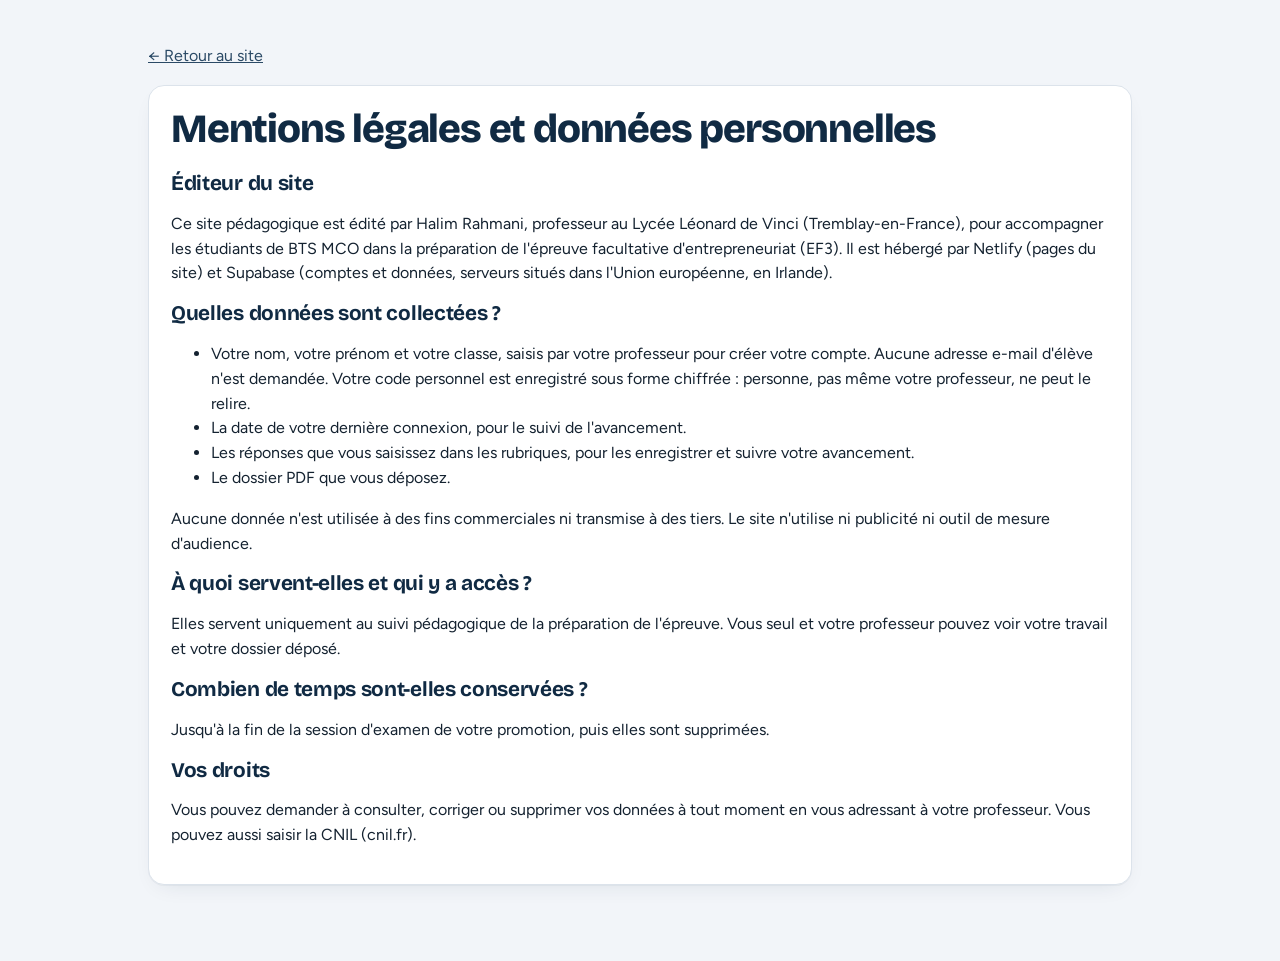
==== commit c623f0f1: "Activation des comptes élèves (Supabase) + mentions légales" ====
--- a/mentions.html
+++ b/mentions.html
@@ -14,11 +14,12 @@
       <h1>Mentions légales et données personnelles</h1>
 
       <h2>Éditeur du site</h2>
-      <p>Ce site pédagogique est édité par Halim Rahmani, professeur au Lycée Léonard de Vinci (Tremblay-en-France), pour accompagner les étudiants de BTS MCO dans la préparation de l'épreuve facultative d'entrepreneuriat (EF3). Il est hébergé par Netlify (statique) et Supabase (comptes et données).</p>
+      <p>Ce site pédagogique est édité par Halim Rahmani, professeur au Lycée Léonard de Vinci (Tremblay-en-France), pour accompagner les étudiants de BTS MCO dans la préparation de l'épreuve facultative d'entrepreneuriat (EF3). Il est hébergé par Netlify (pages du site) et Supabase (comptes et données, serveurs situés dans l'Union européenne, en Irlande).</p>
 
       <h2>Quelles données sont collectées ?</h2>
       <ul>
-        <li>Votre nom, votre prénom, votre adresse e-mail et le code de votre classe, pour créer votre compte.</li>
+        <li>Votre nom, votre prénom et votre classe, saisis par votre professeur pour créer votre compte. Aucune adresse e-mail d'élève n'est demandée. Votre code personnel est enregistré sous forme chiffrée : personne, pas même votre professeur, ne peut le relire.</li>
+        <li>La date de votre dernière connexion, pour le suivi de l'avancement.</li>
         <li>Les réponses que vous saisissez dans les rubriques, pour les enregistrer et suivre votre avancement.</li>
         <li>Le dossier PDF que vous déposez.</li>
       </ul>
--- a/css/style.css
+++ b/css/style.css
@@ -340,7 +340,42 @@
 }
 
 /* ---------- Impression ---------- */
+[hidden] { display: none !important; }
+/* ---------- Simulateur « Et si… ? » ---------- */
+.sim { border: 2px solid var(--citron); }
+.sim-ctrls { display: grid; grid-template-columns: repeat(auto-fit, minmax(150px, 1fr)); gap: 12px 18px; margin: 12px 0 6px; }
+.sim-ctrl { display: flex; flex-direction: column; gap: 6px; font-size: .92rem; }
+.sim-lab { display: flex; justify-content: space-between; gap: 8px; font-weight: 600; color: var(--brun); }
+.sim-lab output { font-variant-numeric: tabular-nums; color: var(--ambre); min-width: 4.5em; text-align: right; }
+.sim-range { width: 100%; accent-color: var(--brun); }
+.sim-kpis { grid-template-columns: repeat(auto-fit, minmax(150px, 1fr)); }
+.sim-phrase { background: var(--creme); border-radius: 10px; padding: 10px 14px; margin: 8px 0; }
+.sim-warn { color: var(--rouge); font-weight: 600; margin: 6px 0 10px; }
+/* ---------- Révision des notions ---------- */
+.rv-def { margin-top: 12px; border-top: 1px solid var(--trait); padding-top: 12px; }
+.rv-def h3 { display: none; }
+.rv-list { display: grid; gap: 8px; }
+.rv-item { border: 1px solid var(--trait); border-radius: 10px; padding: 8px 12px; background: #fff; }
+.rv-item summary { cursor: pointer; font-weight: 600; color: var(--brun); }
+.rv-item[open] summary { margin-bottom: 8px; }
+.rv-item h3 { display: none; }
+.tag.ok { background: var(--vert-clair); color: var(--vert); }
+
+/* ---------- Comptes élèves ---------- */
+.code-input { letter-spacing: .35em; font-size: 1.3rem; font-variant-numeric: tabular-nums; }
+.btn.danger { color: var(--rouge); border-color: var(--rouge-clair); }
+.btn.danger:hover { background: var(--rouge-clair); }
+#add-liste { width: 100%; font: inherit; }
+.etiquettes { display: grid; grid-template-columns: repeat(auto-fill, minmax(230px, 1fr)); gap: 10px; margin-top: 16px; }
+.etiquette { border: 1.5px dashed var(--trait); border-radius: 12px; padding: 12px 14px; background: #fff; break-inside: avoid; }
+.etiquette p { margin: 2px 0; display: flex; justify-content: space-between; gap: 8px; align-items: baseline; }
+.etiquette span { color: var(--gris); font-size: .85rem; }
+.etiquette .et-nom { font-family: var(--serif); font-weight: 700; color: var(--brun); font-size: 1.05rem; display: block; }
+.etiquette .et-site { color: var(--gris); font-size: .78rem; display: block; margin-bottom: 6px; }
+.etiquette .et-code { font-size: 1.25rem; letter-spacing: .2em; font-variant-numeric: tabular-nums; }
+
 @media print {
+  #fin-sim { display: none !important; }
   @page { margin: 14mm; }
   body { background: #fff; font-size: 11pt; }
   .topbar, .sidebar, .foot, .no-print, .pager { display: none !important; }
@@ -502,6 +537,9 @@
 
 @page paysage { size: A4 landscape; margin: 8mm; }
 @media print {
+  body.print-codes .topbar, body.print-codes .sidebar, body.print-codes .no-print, body.print-codes .foot { display: none !important; }
+  body.print-codes .etiquettes { grid-template-columns: repeat(3, 1fr); gap: 0; }
+  body.print-codes .etiquette { border-radius: 0; border: 1px dashed #999; padding: 10px 12px; }
   body.print-slides .topbar, body.print-slides .sidebar, body.print-slides .no-print, body.print-slides .apercu-bar { display: none !important; }
   body.print-slides .slides-grid { display: block; }
   body.print-slides .slide-cell { page: paysage; break-after: page; }
@@ -517,3 +555,45 @@
 .slide .sl-body:has(.sl-canvas) { justify-content: stretch; }
 .apercu-bar { flex-wrap: wrap; }
 .grille-doc input.note20 { width: 90px; }
+
+/* ---------- Lignes ajoutées à la main (finances) ---------- */
+.x-lines { margin: 14px 0 6px; padding: 14px 16px 6px; border: 1px dashed var(--trait); border-radius: 12px; background: var(--creme); }
+.x-lines .grid-field { margin-bottom: 8px; }
+.x-lines .grid-field > label { font-family: var(--serif); font-size: 1rem; color: var(--brun); }
+.x-lines table.grid input, .x-lines table.grid select { min-width: 90px; }
+.x-lines table.grid th.w-lg, .x-lines table.grid td.w-lg { min-width: 170px; }
+
+/* ---------- Lexique : mots cliquables et bulle de définition ---------- */
+button.lex { all: unset; cursor: help; color: inherit; border-bottom: 1.5px dotted var(--ambre); text-decoration: none; border-radius: 2px; }
+button.lex:hover { background: var(--ambre-clair); }
+button.lex:focus-visible { outline: 3px solid var(--bleu); outline-offset: 1px; }
+.lex-pop { position: absolute; z-index: 200; width: min(380px, calc(100vw - 24px)); background: var(--papier); color: var(--encre); border: 1px solid var(--trait); border-radius: 14px; box-shadow: 0 18px 40px -12px rgba(16, 42, 67, .35); padding: 16px 18px 14px; }
+.lex-pop.sheet { position: fixed; left: 0; right: 0; bottom: 0; top: auto; width: auto; border-radius: 18px 18px 0 0; max-height: 70vh; overflow-y: auto; padding-bottom: calc(16px + env(safe-area-inset-bottom)); }
+.lex-pop h3, .lex-item h3 { margin: 6px 0 6px; font-size: 1.1rem; }
+.lex-pop .lex-x { position: absolute; top: 8px; right: 8px; border: 0; background: transparent; color: var(--gris); font-size: 1rem; width: 32px; height: 32px; border-radius: 50%; cursor: pointer; }
+.lex-pop .lex-x:hover { background: var(--creme); }
+.lex-cat { display: inline-block; font-size: .75rem; font-weight: 700; color: var(--brun); background: var(--citron); padding: 2px 8px; border-radius: 999px; }
+.lex-def { margin: 0 0 8px; }
+.lex-ex { margin: 0 0 8px; font-size: .92rem; color: var(--brun-2); background: var(--creme); padding: 6px 10px; border-radius: 8px; }
+.lex-link { margin: 0 0 10px; font-size: .9rem; }
+.lex-link a { color: var(--ambre); font-weight: 600; }
+.nav-lex { margin-top: 10px; border-top: 1px solid var(--trait); border-radius: 0 0 10px 10px; padding-top: 12px; }
+.nav-lex .nav-num { background: var(--citron); border-color: var(--citron); color: var(--brun); }
+.lex-tools { position: sticky; top: 60px; z-index: 5; background: var(--creme); padding: 8px 0 12px; margin-bottom: 8px; }
+.lex-tools input[type=search] { font-size: 1.05rem; padding: 12px 16px; border-radius: 999px; }
+.lex-chips { display: flex; flex-wrap: wrap; gap: 6px; margin-top: 10px; }
+.chip { border: 1px solid var(--trait); background: var(--papier); color: var(--brun); font: 600 .85rem var(--font); padding: 6px 12px; border-radius: 999px; cursor: pointer; }
+.chip.on { background: var(--brun); border-color: var(--brun); color: #fff; }
+.lex-group h2 { margin: 18px 0 10px; }
+.lex-grid { display: grid; grid-template-columns: repeat(auto-fill, minmax(280px, 1fr)); gap: 12px; }
+.lex-item { margin: 0; scroll-margin-top: 160px; }
+.lex-item.flash { animation: lexflash 1.6s ease-out; }
+@keyframes lexflash { 0% { box-shadow: 0 0 0 4px var(--citron); } 100% { box-shadow: var(--shadow); } }
+@media (prefers-reduced-motion: reduce) { .lex-item.flash { animation: none; outline: 3px solid var(--citron); } }
+@media print { button.lex { border: 0; } .lex-pop { display: none; } }
+
+/* Copie de secours (menu élève) */
+.nav-backup { margin: 18px 10px 8px; padding: 12px; border: 1px dashed var(--trait); border-radius: 12px; display: grid; gap: 8px; }
+.nav-backup-t { margin: 0; font-size: .78rem; font-weight: 600; color: var(--gris); }
+.nav-backup .btn { width: 100%; justify-content: center; }
+@media print { .nav-backup { display: none; } }
